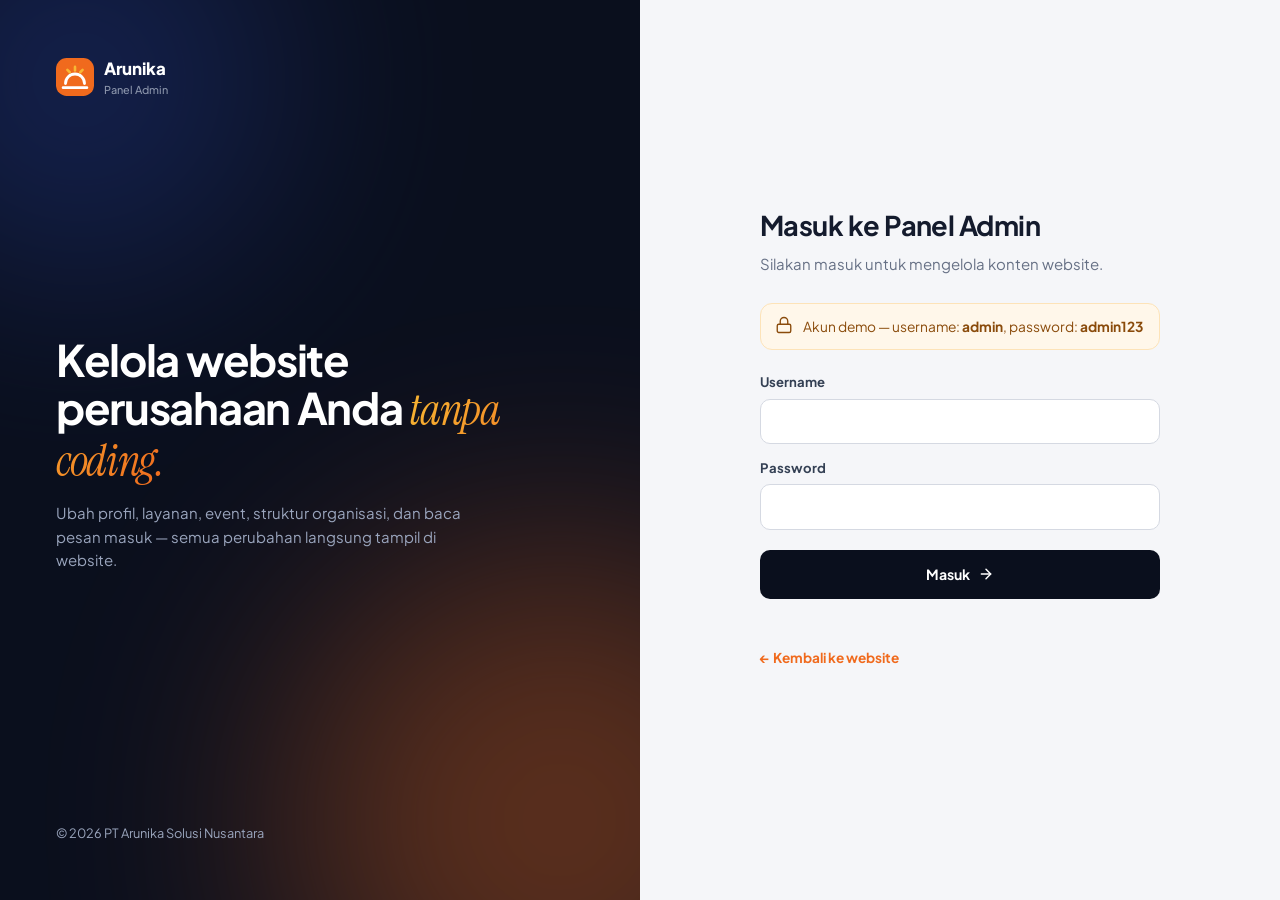
==== admin/index.html @ 6a2ed0a9 "init" ====
<!DOCTYPE html>
<html lang="id">
<head>
  <meta charset="utf-8">
  <meta name="viewport" content="width=device-width, initial-scale=1">
  <title>Panel Admin — Arunika</title>
  <meta name="robots" content="noindex, nofollow">
  <meta name="theme-color" content="#0a0f1d">
  <link rel="preconnect" href="https://fonts.googleapis.com">
  <link rel="preconnect" href="https://fonts.gstatic.com" crossorigin>
  <link href="https://fonts.googleapis.com/css2?family=Instrument+Serif:ital@0;1&family=Plus+Jakarta+Sans:wght@400;500;600;700;800&display=swap" rel="stylesheet">
  <link rel="stylesheet" href="../assets/css/admin.css">
</head>
<body>
  <div id="root"></div>
  <script src="../assets/js/data.js"></script>
  <script src="../assets/js/admin.js"></script>
</body>
</html>
---- assets/css/admin.css ----
/* ===== PANEL ADMIN ===== */
:root {
  --ink: #0a0f1d; --ink-2: #121a2e; --ink-3: #1c2640;
  --bg: #f5f6f9; --card: #fff; --text: #141b2d; --muted: #667085; --line: #e6e8ee;
  --sun1: #f7b733; --sun2: #f06a1d; --grad: linear-gradient(120deg, #f7b733, #f06a1d);
  --green: #12a150; --red: #e5484d; --blue: #3b6fe0;
  --ease: cubic-bezier(.2, .8, .2, 1);
}
* { box-sizing: border-box; margin: 0; padding: 0; }
body { font-family: 'Plus Jakarta Sans', system-ui, sans-serif; background: var(--bg); color: var(--text); font-size: 15px; line-height: 1.55; -webkit-font-smoothing: antialiased; }
a { color: inherit; text-decoration: none; }
ul { list-style: none; }
button, input, select, textarea { font: inherit; color: inherit; }
.ic { flex-shrink: 0; }

/* Login */
.login { min-height: 100vh; display: grid; grid-template-columns: 1fr 1fr; }
.login-art { position: relative; background: var(--ink); color: #fff; padding: 56px; display: flex; flex-direction: column; justify-content: space-between; overflow: hidden; }
.login-art::before { content: ''; position: absolute; width: 560px; height: 560px; border-radius: 50%; background: var(--sun2); filter: blur(120px); opacity: .35; right: -200px; bottom: -200px; }
.login-art::after { content: ''; position: absolute; width: 400px; height: 400px; border-radius: 50%; background: #2c4cbf; filter: blur(110px); opacity: .3; left: -120px; top: -120px; }
.login-art > * { position: relative; z-index: 1; }
.login-art h1 { font-size: clamp(2rem, 3.4vw, 2.9rem); line-height: 1.1; letter-spacing: -.03em; max-width: 460px; }
.login-art h1 em { font-family: 'Instrument Serif', serif; font-weight: 400; background: var(--grad); -webkit-background-clip: text; background-clip: text; color: transparent; }
.login-art p { color: #9aa5bd; margin-top: 16px; max-width: 420px; }
.login-form-wrap { display: grid; place-items: center; padding: 40px 24px; }
.login-card { width: min(400px, 100%); }
.login-card h2 { font-size: 1.7rem; letter-spacing: -.02em; }
.login-card > p { color: var(--muted); margin: 6px 0 28px; }
.demo-note { display: flex; gap: 10px; background: #fff7ea; border: 1px solid #fde3b8; color: #8a4b0b; border-radius: 12px; padding: 12px 14px; font-size: .86rem; margin-bottom: 22px; }
.err { color: var(--red); font-size: .86rem; min-height: 20px; margin-top: 10px; }
.shake { animation: shake .4s; }
@keyframes shake { 25% { transform: translateX(-8px); } 75% { transform: translateX(8px); } }

/* Brand */
.brand { display: flex; align-items: center; gap: 10px; font-weight: 800; font-size: 1.05rem; }
.brand .logo-mark { color: var(--sun2); }
.brand small { display: block; font-size: .68rem; color: #8b95ab; font-weight: 500; }

/* Layout */
.layout { display: grid; grid-template-columns: 260px 1fr; min-height: 100vh; }
.sidebar { background: var(--ink); color: #c9d1e3; padding: 22px 16px; display: flex; flex-direction: column; position: sticky; top: 0; height: 100vh; }
.sidebar .brand { color: #fff; padding: 4px 10px 26px; }
.side-label { font-size: .7rem; letter-spacing: .14em; text-transform: uppercase; color: #5f6b85; padding: 0 12px; margin: 10px 0 8px; font-weight: 700; }
.side-nav { display: grid; gap: 2px; }
.side-nav a { display: flex; align-items: center; gap: 12px; padding: 11px 12px; border-radius: 10px; font-weight: 600; font-size: .92rem; transition: background .2s, color .2s; }
.side-nav a:hover { background: rgba(255,255,255,.05); color: #fff; }
.side-nav a.active { background: rgba(247, 183, 51, .12); color: var(--sun1); }
.side-nav .count { margin-left: auto; background: var(--sun2); color: #fff; font-size: .7rem; padding: 1px 8px; border-radius: 999px; }
.side-foot { margin-top: auto; display: grid; gap: 6px; }
.side-foot button, .side-foot a { display: flex; align-items: center; gap: 10px; padding: 10px 12px; border-radius: 10px; background: none; border: 0; color: #8b95ab; cursor: pointer; font-size: .88rem; text-align: left; }
.side-foot button:hover, .side-foot a:hover { color: #fff; background: rgba(255,255,255,.05); }
.main { min-width: 0; }
.topbar { position: sticky; top: 0; z-index: 20; background: rgba(245, 246, 249, .9); backdrop-filter: blur(10px); border-bottom: 1px solid var(--line); height: 70px; display: flex; align-items: center; justify-content: space-between; padding: 0 32px; gap: 16px; }
.topbar h1 { font-size: 1.2rem; letter-spacing: -.01em; }
.topbar-r { display: flex; align-items: center; gap: 12px; }
.user { display: flex; align-items: center; gap: 10px; font-size: .88rem; }
.user .av { width: 36px; height: 36px; border-radius: 50%; background: var(--grad); color: var(--ink); display: grid; place-items: center; font-weight: 800; font-size: .85rem; }
.user small { display: block; color: var(--muted); font-size: .75rem; }
.menu-btn { display: none; background: none; border: 0; cursor: pointer; }
.content { padding: 28px 32px 60px; animation: fadeIn .4s var(--ease); }
@keyframes fadeIn { from { opacity: 0; transform: translateY(8px); } }

/* Buttons */
.btn { display: inline-flex; align-items: center; justify-content: center; gap: 8px; padding: 10px 18px; border-radius: 10px; border: 1px solid transparent; font-weight: 700; font-size: .88rem; cursor: pointer; transition: background .2s, border-color .2s, transform .2s; white-space: nowrap; }
.btn:active { transform: scale(.98); }
.btn-primary { background: var(--ink); color: #fff; }
.btn-primary:hover { background: var(--ink-3); }
.btn-sun { background: var(--grad); color: var(--ink); }
.btn-light { background: #fff; border-color: var(--line); }
.btn-light:hover { border-color: #c9ceda; }
.btn-danger { background: var(--red); color: #fff; }
.btn-block { width: 100%; padding: 13px; }
.icon-btn { width: 34px; height: 34px; border-radius: 9px; border: 1px solid var(--line); background: #fff; display: inline-grid; place-items: center; cursor: pointer; color: var(--muted); transition: color .2s, border-color .2s, background .2s; }
.icon-btn:hover { color: var(--text); border-color: #c9ceda; }
.icon-btn.del:hover { color: var(--red); border-color: #f5c2c3; background: #fff5f5; }

/* Cards */
.grid-stats { display: grid; grid-template-columns: repeat(4, 1fr); gap: 18px; margin-bottom: 24px; }
.stat-card { background: var(--card); border: 1px solid var(--line); border-radius: 16px; padding: 20px; display: flex; gap: 14px; align-items: center; }
.stat-card .si { width: 48px; height: 48px; border-radius: 12px; display: grid; place-items: center; }
.si.a { background: #fff3e4; color: var(--sun2); } .si.b { background: #e8f0ff; color: var(--blue); } .si.c { background: #e7f7ee; color: var(--green); } .si.d { background: #f3e9ff; color: #7c3aed; }
.stat-card strong { display: block; font-size: 1.6rem; line-height: 1.1; letter-spacing: -.02em; }
.stat-card span { color: var(--muted); font-size: .84rem; }
.panel { background: var(--card); border: 1px solid var(--line); border-radius: 16px; }
.panel-head { display: flex; justify-content: space-between; align-items: center; gap: 12px; padding: 18px 22px; border-bottom: 1px solid var(--line); flex-wrap: wrap; }
.panel-head h3 { font-size: 1rem; }
.panel-head p { color: var(--muted); font-size: .84rem; }
.panel-body { padding: 22px; }
.cols-2 { display: grid; grid-template-columns: 1fr 1fr; gap: 20px; }
.welcome { background: var(--ink); color: #fff; border-radius: 18px; padding: 28px 30px; margin-bottom: 24px; position: relative; overflow: hidden; display: flex; justify-content: space-between; align-items: center; gap: 20px; flex-wrap: wrap; }
.welcome::after { content: ''; position: absolute; width: 320px; height: 320px; border-radius: 50%; background: var(--sun2); filter: blur(90px); opacity: .35; right: -80px; top: -140px; }
.welcome > * { position: relative; z-index: 1; }
.welcome h2 { font-size: 1.4rem; letter-spacing: -.02em; }
.welcome p { color: #9aa5bd; font-size: .92rem; margin-top: 4px; }
.list-row { display: flex; gap: 14px; align-items: center; padding: 14px 22px; border-bottom: 1px solid var(--line); }
.list-row:last-child { border-bottom: 0; }
.list-row .grow { flex: 1; min-width: 0; }
.list-row strong { display: block; font-size: .92rem; }
.list-row span.sub { color: var(--muted); font-size: .82rem; display: block; white-space: nowrap; overflow: hidden; text-overflow: ellipsis; }
.date-box { width: 50px; text-align: center; background: #fff3e4; border-radius: 10px; padding: 6px 0; line-height: 1.1; flex-shrink: 0; }
.date-box b { display: block; font-size: 1.15rem; }
.date-box small { font-size: .68rem; color: var(--sun2); font-weight: 700; text-transform: uppercase; }
.empty { padding: 36px 20px; text-align: center; color: var(--muted); }

/* Table */
.table-wrap { overflow-x: auto; }
table { width: 100%; border-collapse: collapse; font-size: .9rem; }
th { text-align: left; font-size: .75rem; text-transform: uppercase; letter-spacing: .06em; color: var(--muted); font-weight: 700; padding: 12px 22px; background: #fafbfc; border-bottom: 1px solid var(--line); white-space: nowrap; }
td { padding: 14px 22px; border-bottom: 1px solid var(--line); vertical-align: middle; }
tr:last-child td { border-bottom: 0; }
tbody tr { transition: background .15s; }
tbody tr:hover { background: #fafbfc; }
td .t-title { font-weight: 700; }
td .t-sub { color: var(--muted); font-size: .82rem; max-width: 420px; }
.actions { display: flex; gap: 6px; justify-content: flex-end; }
.thumb { width: 64px; height: 44px; border-radius: 8px; background-size: cover; background-position: center; background-color: #e9ecf2; flex-shrink: 0; }
.cell-flex { display: flex; align-items: center; gap: 12px; }
.ic-cell { width: 38px; height: 38px; border-radius: 10px; background: #fff3e4; color: var(--sun2); display: grid; place-items: center; flex-shrink: 0; }
.av-sm { width: 38px; height: 38px; border-radius: 50%; background: var(--ink); color: #fff; display: grid; place-items: center; font-weight: 800; font-size: .8rem; flex-shrink: 0; }
.badge { display: inline-flex; align-items: center; gap: 6px; font-size: .75rem; font-weight: 700; padding: 4px 10px; border-radius: 999px; white-space: nowrap; }
.badge::before { content: ''; width: 6px; height: 6px; border-radius: 50%; background: currentColor; }
.badge.up { background: #e7f7ee; color: var(--green); }
.badge.past { background: #f0f1f4; color: var(--muted); }
.badge.new { background: #fff3e4; color: var(--sun2); }
.search-in { display: flex; align-items: center; gap: 8px; border: 1px solid var(--line); border-radius: 10px; padding: 0 12px; background: #fff; color: var(--muted); }
.search-in input { border: 0; outline: 0; padding: 9px 0; width: 200px; color: var(--text); background: none; }

/* Forms */
.form-grid { display: grid; grid-template-columns: 1fr 1fr; gap: 16px 18px; }
.f { display: grid; gap: 6px; }
.f.full { grid-column: 1 / -1; }
.f label { font-size: .82rem; font-weight: 700; color: #344054; }
.f small { color: var(--muted); font-size: .76rem; }
.f input, .f select, .f textarea { width: 100%; border: 1px solid #d5d9e2; border-radius: 10px; padding: 10px 13px; background: #fff; outline: 0; transition: border-color .2s, box-shadow .2s; }
.f textarea { min-height: 100px; resize: vertical; }
.f input:focus, .f select:focus, .f textarea:focus { border-color: var(--sun2); box-shadow: 0 0 0 4px rgba(240, 106, 29, .12); }
.form-section { font-size: .78rem; font-weight: 800; letter-spacing: .1em; text-transform: uppercase; color: var(--sun2); grid-column: 1 / -1; margin-top: 10px; padding-top: 16px; border-top: 1px dashed var(--line); }
.form-section:first-child { margin-top: 0; padding-top: 0; border-top: 0; }
.stat-edit { display: grid; grid-template-columns: 90px 70px 1fr; gap: 8px; }
.sticky-save { position: sticky; bottom: 0; background: rgba(255,255,255,.95); backdrop-filter: blur(8px); border-top: 1px solid var(--line); padding: 14px 22px; display: flex; justify-content: flex-end; gap: 10px; border-radius: 0 0 16px 16px; }

/* Messages */
.msg { padding: 18px 22px; border-bottom: 1px solid var(--line); cursor: pointer; transition: background .15s; }
.msg:last-child { border-bottom: 0; }
.msg:hover { background: #fafbfc; }
.msg.unread { background: #fffaf2; }
.msg.unread .m-name::after { content: ''; display: inline-block; width: 8px; height: 8px; border-radius: 50%; background: var(--sun2); margin-left: 8px; vertical-align: middle; }
.msg-top { display: flex; justify-content: space-between; gap: 12px; align-items: center; }
.m-name { font-weight: 700; }
.m-meta { color: var(--muted); font-size: .8rem; }
.m-preview { color: var(--muted); font-size: .88rem; margin-top: 4px; white-space: nowrap; overflow: hidden; text-overflow: ellipsis; }
.msg.open .m-preview { white-space: normal; color: var(--text); }
.m-detail { display: none; margin-top: 14px; padding-top: 14px; border-top: 1px dashed var(--line); }
.msg.open .m-detail { display: block; }
.m-detail dl { display: grid; grid-template-columns: 110px 1fr; gap: 6px; font-size: .86rem; margin-bottom: 14px; }
.m-detail dt { color: var(--muted); }

/* Mini tree */
.mini-tree { padding: 10px 22px 22px; }
.mini-tree ul { padding-left: 22px; border-left: 2px solid #f3d9bd; margin-left: 10px; }
.mini-tree > ul { border: 0; padding: 0; margin: 0; }
.mini-tree li { position: relative; padding: 6px 0; }
.mini-tree ul ul > li::before { content: ''; position: absolute; left: -22px; top: 22px; width: 16px; border-top: 2px solid #f3d9bd; }
.mt-node { display: inline-flex; align-items: center; gap: 10px; background: #fff; border: 1px solid var(--line); border-radius: 10px; padding: 6px 12px 6px 6px; font-size: .86rem; }
.mt-node .av-sm { width: 30px; height: 30px; font-size: .7rem; }
.mt-node span { color: var(--muted); font-size: .78rem; }

/* Modal & toast */
.modal { position: fixed; inset: 0; z-index: 60; display: none; place-items: center; padding: 20px; }
.modal.open { display: grid; }
.modal-bg { position: absolute; inset: 0; background: rgba(10, 15, 29, .5); backdrop-filter: blur(3px); animation: fadeIn .25s; }
.modal-box { position: relative; background: #fff; border-radius: 18px; width: min(680px, 100%); max-height: calc(100vh - 40px); display: flex; flex-direction: column; animation: pop .35s var(--ease); box-shadow: 0 30px 80px rgba(0,0,0,.25); }
.modal-box.sm { width: min(420px, 100%); }
@keyframes pop { from { opacity: 0; transform: translateY(16px) scale(.97); } }
.modal-head { padding: 20px 24px; border-bottom: 1px solid var(--line); display: flex; justify-content: space-between; align-items: center; }
.modal-head h3 { font-size: 1.08rem; }
.modal-body { padding: 22px 24px; overflow-y: auto; }
.modal-foot { padding: 16px 24px; border-top: 1px solid var(--line); display: flex; justify-content: flex-end; gap: 10px; }
.confirm-ic { width: 52px; height: 52px; border-radius: 50%; background: #fff0f0; color: var(--red); display: grid; place-items: center; margin-bottom: 14px; }
.toast { position: fixed; right: 24px; bottom: 24px; z-index: 80; background: var(--ink); color: #fff; border-radius: 12px; padding: 13px 18px; display: flex; gap: 10px; align-items: center; font-size: .9rem; box-shadow: 0 16px 40px rgba(0,0,0,.25); transform: translateY(150%); visibility: hidden; transition: transform .4s var(--ease); }
.toast.show { transform: none; visibility: visible; }
.toast .ic { color: #4ade80; }
.img-preview { height: 120px; border-radius: 10px; background-size: cover; background-position: center; background-color: #eef0f4; border: 1px solid var(--line); }

/* Responsive */
@media (max-width: 1100px) { .grid-stats { grid-template-columns: repeat(2, 1fr); } .cols-2 { grid-template-columns: 1fr; } }
@media (max-width: 860px) {
  .login { grid-template-columns: 1fr; } .login-art { display: none; }
  .layout { grid-template-columns: 1fr; }
  .sidebar { position: fixed; left: 0; top: 0; z-index: 50; width: 260px; transform: translateX(-100%); transition: transform .35s var(--ease); }
  .sidebar.open { transform: none; box-shadow: 0 0 0 100vmax rgba(10,15,29,.45); }
  .menu-btn { display: grid; }
  .topbar { padding: 0 18px; } .content { padding: 20px 16px 50px; }
  .user div { display: none; }
  .form-grid { grid-template-columns: 1fr; }
  .search-in input { width: 120px; }
  .hide-sm { display: none; }
}
@media (max-width: 520px) { .grid-stats { grid-template-columns: 1fr; } .topbar .btn span { display: none; } }
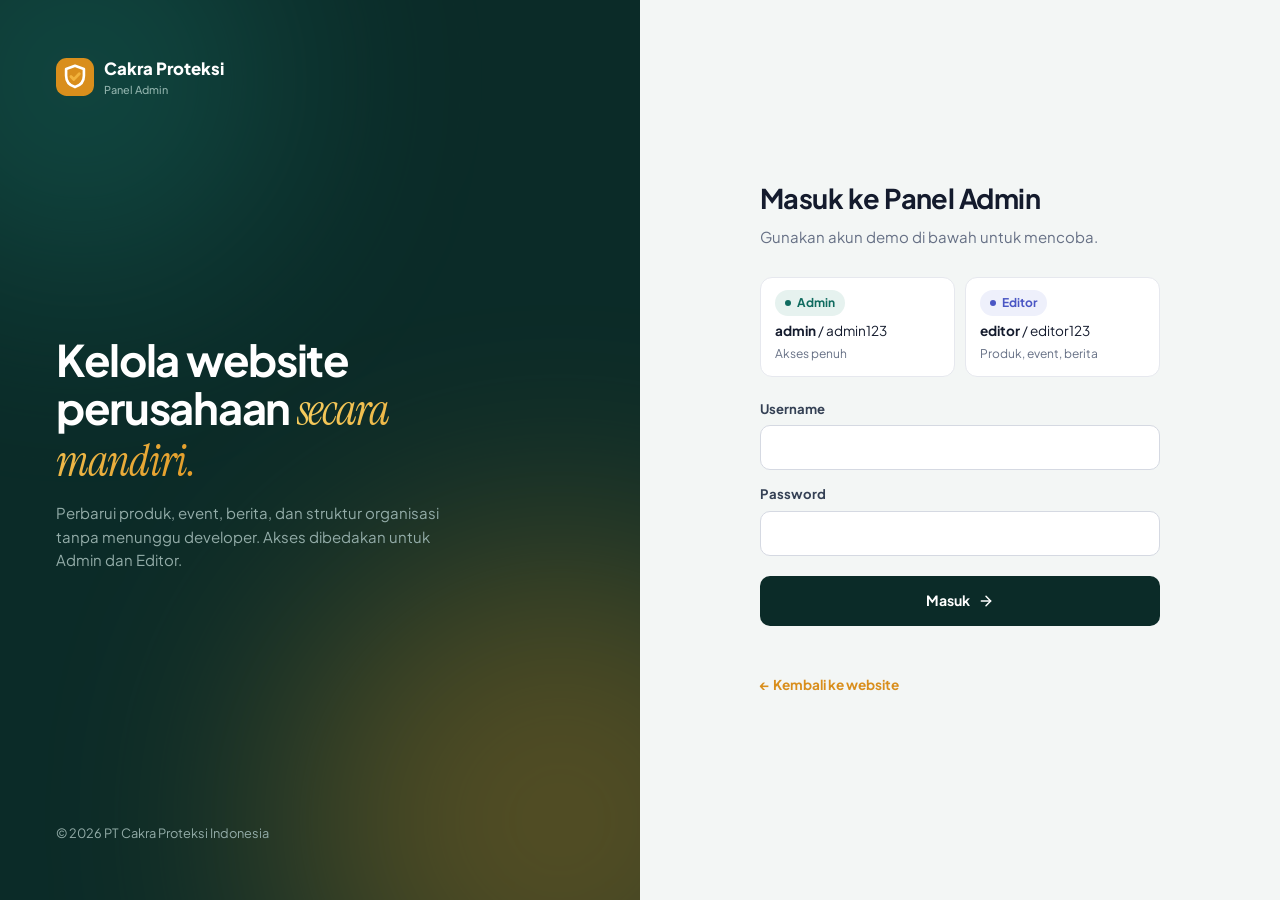
==== commit d5901433: "update content" ====
--- a/admin/index.html
+++ b/admin/index.html
@@ -3,9 +3,9 @@
 <head>
   <meta charset="utf-8">
   <meta name="viewport" content="width=device-width, initial-scale=1">
-  <title>Panel Admin — Arunika</title>
+  <title>Panel Admin — PT Cakra Proteksi Indonesia</title>
   <meta name="robots" content="noindex, nofollow">
-  <meta name="theme-color" content="#0a0f1d">
+  <meta name="theme-color" content="#0b2b28">
   <link rel="preconnect" href="https://fonts.googleapis.com">
   <link rel="preconnect" href="https://fonts.gstatic.com" crossorigin>
   <link href="https://fonts.googleapis.com/css2?family=Instrument+Serif:ital@0;1&family=Plus+Jakarta+Sans:wght@400;500;600;700;800&display=swap" rel="stylesheet">
--- a/assets/css/admin.css
+++ b/assets/css/admin.css
@@ -1,8 +1,8 @@
 /* ===== PANEL ADMIN ===== */
 :root {
-  --ink: #0a0f1d; --ink-2: #121a2e; --ink-3: #1c2640;
-  --bg: #f5f6f9; --card: #fff; --text: #141b2d; --muted: #667085; --line: #e6e8ee;
-  --sun1: #f7b733; --sun2: #f06a1d; --grad: linear-gradient(120deg, #f7b733, #f06a1d);
+  --ink: #0b2b28; --ink-2: #0f3b38; --ink-3: #1a5a54;
+  --bg: #f3f6f5; --card: #fff; --text: #141b2d; --muted: #667085; --line: #e6e8ee;
+  --sun1: #f4c152; --sun2: #d98e1c; --grad: linear-gradient(120deg, #f6cf62, #e39a26);
   --green: #12a150; --red: #e5484d; --blue: #3b6fe0;
   --ease: cubic-bezier(.2, .8, .2, 1);
 }
@@ -17,11 +17,11 @@
 .login { min-height: 100vh; display: grid; grid-template-columns: 1fr 1fr; }
 .login-art { position: relative; background: var(--ink); color: #fff; padding: 56px; display: flex; flex-direction: column; justify-content: space-between; overflow: hidden; }
 .login-art::before { content: ''; position: absolute; width: 560px; height: 560px; border-radius: 50%; background: var(--sun2); filter: blur(120px); opacity: .35; right: -200px; bottom: -200px; }
-.login-art::after { content: ''; position: absolute; width: 400px; height: 400px; border-radius: 50%; background: #2c4cbf; filter: blur(110px); opacity: .3; left: -120px; top: -120px; }
+.login-art::after { content: ''; position: absolute; width: 400px; height: 400px; border-radius: 50%; background: #1f8a7c; filter: blur(110px); opacity: .3; left: -120px; top: -120px; }
 .login-art > * { position: relative; z-index: 1; }
 .login-art h1 { font-size: clamp(2rem, 3.4vw, 2.9rem); line-height: 1.1; letter-spacing: -.03em; max-width: 460px; }
 .login-art h1 em { font-family: 'Instrument Serif', serif; font-weight: 400; background: var(--grad); -webkit-background-clip: text; background-clip: text; color: transparent; }
-.login-art p { color: #9aa5bd; margin-top: 16px; max-width: 420px; }
+.login-art p { color: #93aca8; margin-top: 16px; max-width: 420px; }
 .login-form-wrap { display: grid; place-items: center; padding: 40px 24px; }
 .login-card { width: min(400px, 100%); }
 .login-card h2 { font-size: 1.7rem; letter-spacing: -.02em; }
@@ -34,23 +34,23 @@
 /* Brand */
 .brand { display: flex; align-items: center; gap: 10px; font-weight: 800; font-size: 1.05rem; }
 .brand .logo-mark { color: var(--sun2); }
-.brand small { display: block; font-size: .68rem; color: #8b95ab; font-weight: 500; }
+.brand small { display: block; font-size: .68rem; color: #8fb1ab; font-weight: 500; }
 
 /* Layout */
 .layout { display: grid; grid-template-columns: 260px 1fr; min-height: 100vh; }
-.sidebar { background: var(--ink); color: #c9d1e3; padding: 22px 16px; display: flex; flex-direction: column; position: sticky; top: 0; height: 100vh; }
+.sidebar { background: var(--ink); color: #c3d6d2; padding: 22px 16px; display: flex; flex-direction: column; position: sticky; top: 0; height: 100vh; }
 .sidebar .brand { color: #fff; padding: 4px 10px 26px; }
-.side-label { font-size: .7rem; letter-spacing: .14em; text-transform: uppercase; color: #5f6b85; padding: 0 12px; margin: 10px 0 8px; font-weight: 700; }
+.side-label { font-size: .7rem; letter-spacing: .14em; text-transform: uppercase; color: #6f948e; padding: 0 12px; margin: 10px 0 8px; font-weight: 700; }
 .side-nav { display: grid; gap: 2px; }
 .side-nav a { display: flex; align-items: center; gap: 12px; padding: 11px 12px; border-radius: 10px; font-weight: 600; font-size: .92rem; transition: background .2s, color .2s; }
 .side-nav a:hover { background: rgba(255,255,255,.05); color: #fff; }
-.side-nav a.active { background: rgba(247, 183, 51, .12); color: var(--sun1); }
+.side-nav a.active { background: rgba(244,193,82,.14); color: var(--sun1); }
 .side-nav .count { margin-left: auto; background: var(--sun2); color: #fff; font-size: .7rem; padding: 1px 8px; border-radius: 999px; }
 .side-foot { margin-top: auto; display: grid; gap: 6px; }
-.side-foot button, .side-foot a { display: flex; align-items: center; gap: 10px; padding: 10px 12px; border-radius: 10px; background: none; border: 0; color: #8b95ab; cursor: pointer; font-size: .88rem; text-align: left; }
+.side-foot button, .side-foot a { display: flex; align-items: center; gap: 10px; padding: 10px 12px; border-radius: 10px; background: none; border: 0; color: #8fb1ab; cursor: pointer; font-size: .88rem; text-align: left; }
 .side-foot button:hover, .side-foot a:hover { color: #fff; background: rgba(255,255,255,.05); }
 .main { min-width: 0; }
-.topbar { position: sticky; top: 0; z-index: 20; background: rgba(245, 246, 249, .9); backdrop-filter: blur(10px); border-bottom: 1px solid var(--line); height: 70px; display: flex; align-items: center; justify-content: space-between; padding: 0 32px; gap: 16px; }
+.topbar { position: sticky; top: 0; z-index: 20; background: rgba(243, 246, 245, .9); backdrop-filter: blur(10px); border-bottom: 1px solid var(--line); height: 70px; display: flex; align-items: center; justify-content: space-between; padding: 0 32px; gap: 16px; }
 .topbar h1 { font-size: 1.2rem; letter-spacing: -.01em; }
 .topbar-r { display: flex; align-items: center; gap: 12px; }
 .user { display: flex; align-items: center; gap: 10px; font-size: .88rem; }
@@ -91,7 +91,7 @@
 .welcome::after { content: ''; position: absolute; width: 320px; height: 320px; border-radius: 50%; background: var(--sun2); filter: blur(90px); opacity: .35; right: -80px; top: -140px; }
 .welcome > * { position: relative; z-index: 1; }
 .welcome h2 { font-size: 1.4rem; letter-spacing: -.02em; }
-.welcome p { color: #9aa5bd; font-size: .92rem; margin-top: 4px; }
+.welcome p { color: #93aca8; font-size: .92rem; margin-top: 4px; }
 .list-row { display: flex; gap: 14px; align-items: center; padding: 14px 22px; border-bottom: 1px solid var(--line); }
 .list-row:last-child { border-bottom: 0; }
 .list-row .grow { flex: 1; min-width: 0; }
@@ -133,7 +133,7 @@
 .f small { color: var(--muted); font-size: .76rem; }
 .f input, .f select, .f textarea { width: 100%; border: 1px solid #d5d9e2; border-radius: 10px; padding: 10px 13px; background: #fff; outline: 0; transition: border-color .2s, box-shadow .2s; }
 .f textarea { min-height: 100px; resize: vertical; }
-.f input:focus, .f select:focus, .f textarea:focus { border-color: var(--sun2); box-shadow: 0 0 0 4px rgba(240, 106, 29, .12); }
+.f input:focus, .f select:focus, .f textarea:focus { border-color: var(--sun2); box-shadow: 0 0 0 4px rgba(217,142,28,.15); }
 .form-section { font-size: .78rem; font-weight: 800; letter-spacing: .1em; text-transform: uppercase; color: var(--sun2); grid-column: 1 / -1; margin-top: 10px; padding-top: 16px; border-top: 1px dashed var(--line); }
 .form-section:first-child { margin-top: 0; padding-top: 0; border-top: 0; }
 .stat-edit { display: grid; grid-template-columns: 90px 70px 1fr; gap: 8px; }
@@ -157,10 +157,10 @@
 
 /* Mini tree */
 .mini-tree { padding: 10px 22px 22px; }
-.mini-tree ul { padding-left: 22px; border-left: 2px solid #f3d9bd; margin-left: 10px; }
+.mini-tree ul { padding-left: 22px; border-left: 2px solid #cfe2de; margin-left: 10px; }
 .mini-tree > ul { border: 0; padding: 0; margin: 0; }
 .mini-tree li { position: relative; padding: 6px 0; }
-.mini-tree ul ul > li::before { content: ''; position: absolute; left: -22px; top: 22px; width: 16px; border-top: 2px solid #f3d9bd; }
+.mini-tree ul ul > li::before { content: ''; position: absolute; left: -22px; top: 22px; width: 16px; border-top: 2px solid #cfe2de; }
 .mt-node { display: inline-flex; align-items: center; gap: 10px; background: #fff; border: 1px solid var(--line); border-radius: 10px; padding: 6px 12px 6px 6px; font-size: .86rem; }
 .mt-node .av-sm { width: 30px; height: 30px; font-size: .7rem; }
 .mt-node span { color: var(--muted); font-size: .78rem; }
@@ -168,7 +168,7 @@
 /* Modal & toast */
 .modal { position: fixed; inset: 0; z-index: 60; display: none; place-items: center; padding: 20px; }
 .modal.open { display: grid; }
-.modal-bg { position: absolute; inset: 0; background: rgba(10, 15, 29, .5); backdrop-filter: blur(3px); animation: fadeIn .25s; }
+.modal-bg { position: absolute; inset: 0; background: rgba(6, 28, 26, .5); backdrop-filter: blur(3px); animation: fadeIn .25s; }
 .modal-box { position: relative; background: #fff; border-radius: 18px; width: min(680px, 100%); max-height: calc(100vh - 40px); display: flex; flex-direction: column; animation: pop .35s var(--ease); box-shadow: 0 30px 80px rgba(0,0,0,.25); }
 .modal-box.sm { width: min(420px, 100%); }
 @keyframes pop { from { opacity: 0; transform: translateY(16px) scale(.97); } }
@@ -188,7 +188,7 @@
   .login { grid-template-columns: 1fr; } .login-art { display: none; }
   .layout { grid-template-columns: 1fr; }
   .sidebar { position: fixed; left: 0; top: 0; z-index: 50; width: 260px; transform: translateX(-100%); transition: transform .35s var(--ease); }
-  .sidebar.open { transform: none; box-shadow: 0 0 0 100vmax rgba(10,15,29,.45); }
+  .sidebar.open { transform: none; box-shadow: 0 0 0 100vmax rgba(6,28,26,.45); }
   .menu-btn { display: grid; }
   .topbar { padding: 0 18px; } .content { padding: 20px 16px 50px; }
   .user div { display: none; }
@@ -197,3 +197,29 @@
   .hide-sm { display: none; }
 }
 @media (max-width: 520px) { .grid-stats { grid-template-columns: 1fr; } .topbar .btn span { display: none; } }
+
+/* RBAC & tambahan Cakra */
+.side-nav a.locked { opacity: .45; }
+.side-nav .lock { margin-left: auto; display: grid; }
+.badge.admin { background: #e6f2ef; color: #0f6b5f; }
+.badge.editor { background: #eef0fb; color: #4a56c4; }
+.badge.draft { background: #fff3dc; color: #a66a07; }
+.btn-xs { padding: 4px 10px; font-size: .75rem; border-radius: 8px; margin-left: 6px; }
+.demo-accounts { display: grid; grid-template-columns: 1fr 1fr; gap: 10px; margin-bottom: 22px; }
+.demo-acc { text-align: left; border: 1px solid var(--line); background: #fff; border-radius: 12px; padding: 12px 14px; cursor: pointer; font-size: .85rem; display: grid; gap: 4px; transition: border-color .2s, box-shadow .2s; }
+.demo-acc:hover { border-color: var(--sun2); box-shadow: 0 0 0 4px rgba(217,142,28,.12); }
+.demo-acc small { color: var(--muted); font-size: .75rem; }
+.demo-acc .badge { justify-self: start; }
+a.stat-card { transition: border-color .2s, transform .2s; }
+a.stat-card:hover { border-color: #c4d6d2; transform: translateY(-2px); }
+.notice { display: flex; align-items: center; gap: 12px; background: #fff8ea; border: 1px solid #f6dfae; color: #7a5208; border-radius: 14px; padding: 12px 16px; margin-bottom: 20px; font-size: .9rem; }
+.notice span { flex: 1; }
+.denied { max-width: 520px; margin: 40px auto; padding: 36px; text-align: center; display: grid; justify-items: center; }
+.denied h3 { font-size: 1.2rem; margin-bottom: 6px; }
+.denied p { color: var(--muted); }
+.yes { color: var(--green); display: inline-grid; } .no { color: #c4c9d2; display: inline-grid; }
+table.rbac td:nth-child(2), table.rbac td:nth-child(3), table.rbac th:nth-child(2), table.rbac th:nth-child(3) { text-align: center; }
+table.rbac td:first-child { display: flex; gap: 10px; align-items: center; color: var(--text); }
+table.rbac td:first-child .ic { color: var(--muted); }
+.user small .badge { padding: 1px 8px; font-size: .68rem; }
+@media (max-width: 520px) { .demo-accounts { grid-template-columns: 1fr; } }
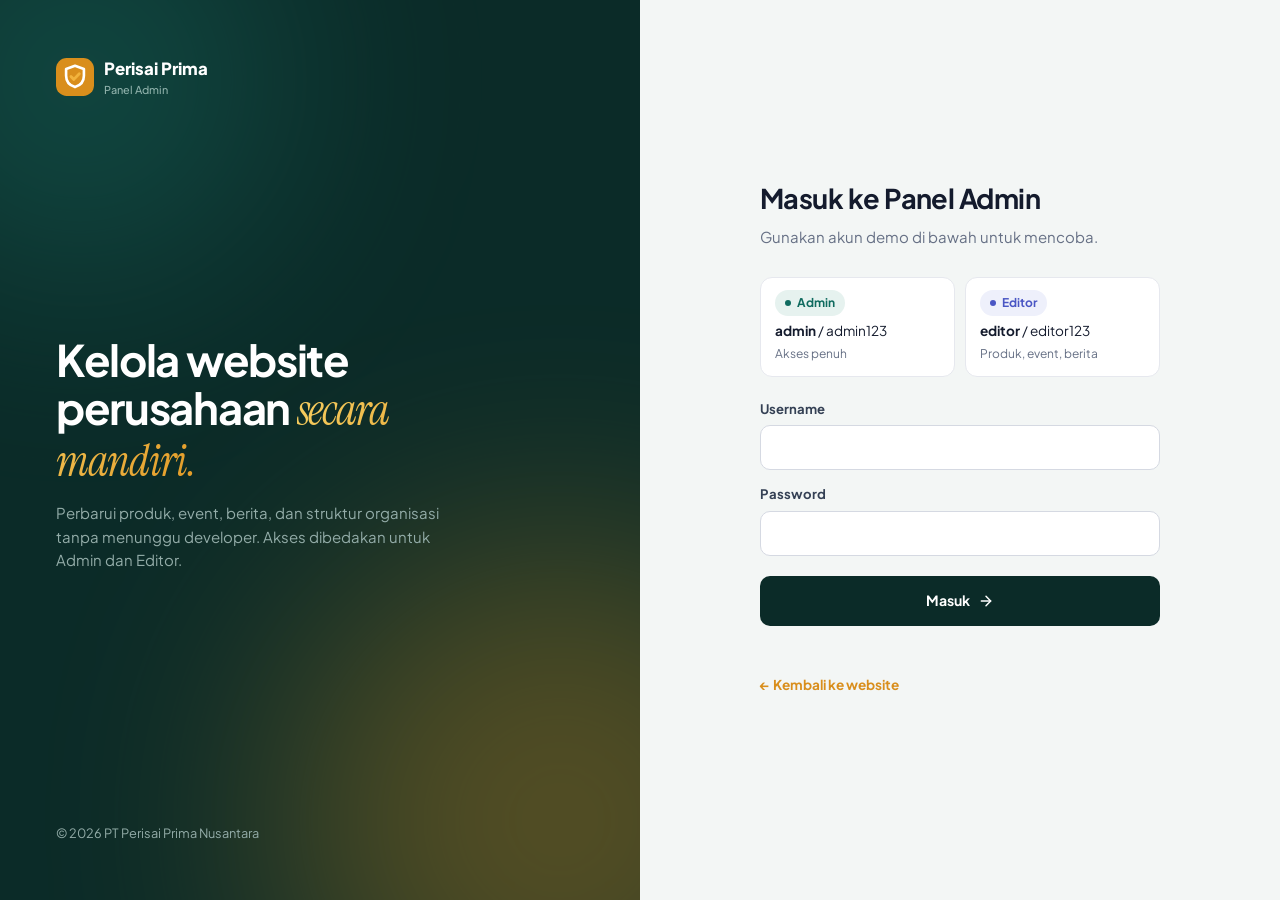
==== commit 4c8563ca: "update content" ====
--- a/admin/index.html
+++ b/admin/index.html
@@ -3,7 +3,7 @@
 <head>
   <meta charset="utf-8">
   <meta name="viewport" content="width=device-width, initial-scale=1">
-  <title>Panel Admin — PT Cakra Proteksi Indonesia</title>
+  <title>Panel Admin — PT Perisai Prima Nusantara</title>
   <meta name="robots" content="noindex, nofollow">
   <meta name="theme-color" content="#0b2b28">
   <link rel="preconnect" href="https://fonts.googleapis.com">
--- a/assets/css/admin.css
+++ b/assets/css/admin.css
@@ -198,7 +198,7 @@
 }
 @media (max-width: 520px) { .grid-stats { grid-template-columns: 1fr; } .topbar .btn span { display: none; } }
 
-/* RBAC & tambahan Cakra */
+/* RBAC & tambahan */
 .side-nav a.locked { opacity: .45; }
 .side-nav .lock { margin-left: auto; display: grid; }
 .badge.admin { background: #e6f2ef; color: #0f6b5f; }
